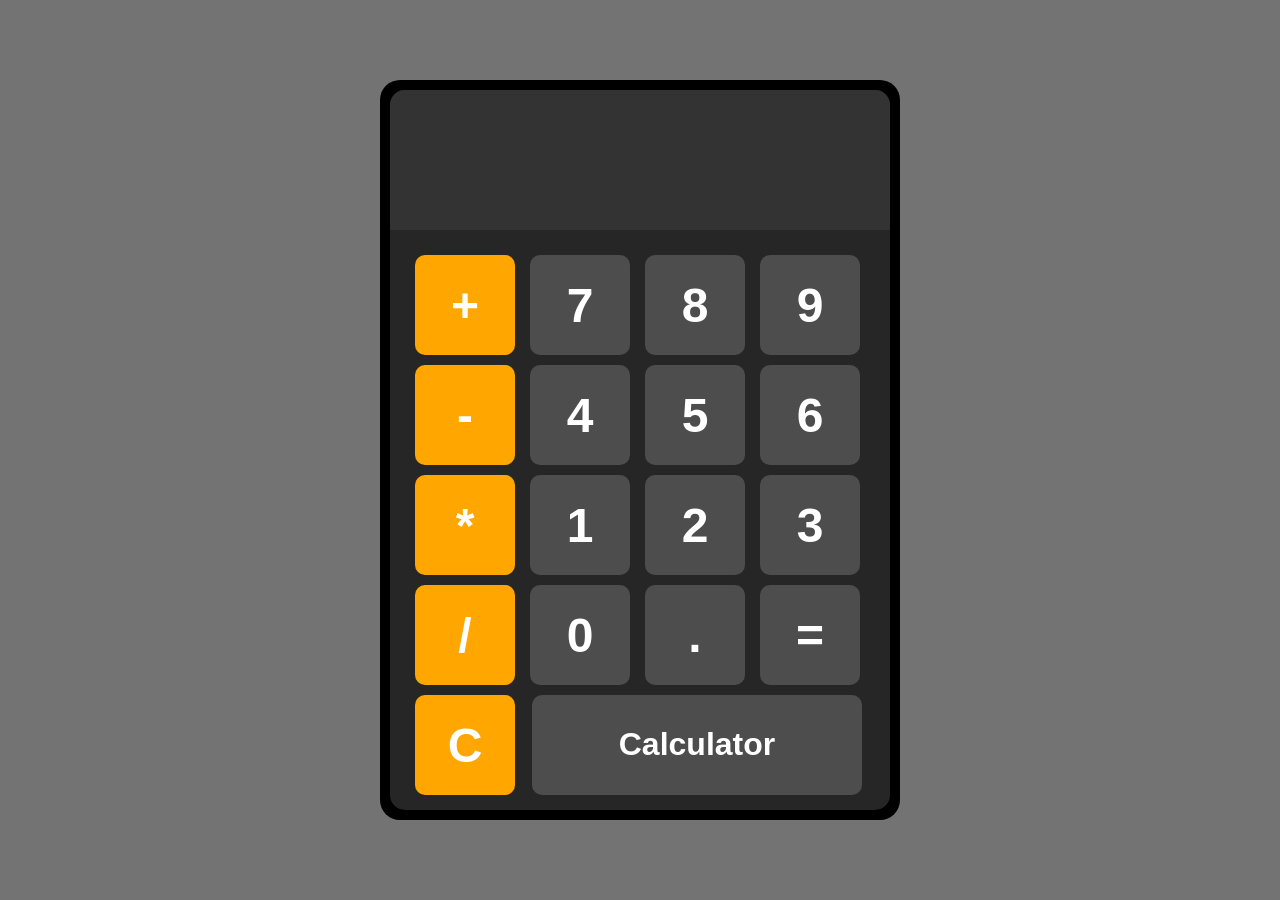
==== Projects/Calculator/calc.html @ 6e013be8 "Calculator Project" ====
<!DOCTYPE html>
<html lang="en">

<head>
    <meta charset="UTF-8">
    <meta name="viewport" content="width=device-width, initial-scale=1.0">
    <title>CALCULATOR</title>
    <link rel="stylesheet" href="../Calculator/assets/css/calcstyle.css">
</head>

<body>
    <div id="calculator-body">
        <div id="calculator">
            <div class="display-outline">
                <input type="text" id="display" readonly>
            </div>
            <div id="keys">
                <button class="function-btn" onclick="showOnDisplay(' + ')"> + </button>
                <button onclick="showOnDisplay('7')"> 7 </button>
                <button onclick="showOnDisplay('8')"> 8 </button>
                <button onclick="showOnDisplay('9')"> 9 </button>
                <button class="function-btn" onclick="showOnDisplay(' - ')"> - </button>
                <button onclick="showOnDisplay('4')"> 4 </button>
                <button onclick="showOnDisplay('5')"> 5 </button>
                <button onclick="showOnDisplay('6')"> 6 </button>
                <button class="function-btn" onclick="showOnDisplay(' * ')"> * </button>
                <button onclick="showOnDisplay('1')"> 1 </button>
                <button onclick="showOnDisplay('2')"> 2 </button>
                <button onclick="showOnDisplay('3')"> 3 </button>
                <button class="function-btn" onclick="showOnDisplay(' / ')"> / </button>
                <button onclick="showOnDisplay('0')"> 0 </button>
                <button onclick="showOnDisplay('.')"> . </button>
                <button onclick="calculate()"> = </button>
                <button class="function-btn" onclick="clearDisplay()" id="clear-btn"> C </button>
            </div>
            <div class="brand" disabled >
                <h1>Calculator</h1>
            </div>
        </div>
    </div>

    <script src="../Calculator/assets/java-script/calcscript.js"></script>
</body>

</html>
---- Projects/Calculator/assets/css/calcstyle.css ----
body {

    margin: 0px;
    background-color: hsl(0, 0%, 45%);
    display: flex;
    justify-content: center;
    align-items: center;
    height: 100vh;

}

/* body  */

#calculator-body {

    background-color: black;
    padding: 10px;
    border-radius: 20px;

}

#calculator {

    font-family: arial, sans-serif;
    background-color: hsl(0, 0%, 15%);
    border-radius: 15px;
    max-width: 500px;
    overflow: hidden;
    height: 720px;

}

/* Display  */

#display {

    width: 100%;
    padding: 20px;
    font-size: 5rem;
    text-align: left;
    color: white;
    background-color: hsl(0, 0%, 20%);
    border: none;
    outline: none;
    height: 100px;

}

#display-outline {

    padding: 7px;


}

/* button  */

button {

    width: 100px;
    height: 100px;
    border-radius: 10%;
    border: none;
    background-color: hsl(0, 0%, 30%);
    color: white;
    font-size: 3rem;
    font-weight: bold;
    cursor: pointer;
}

#keys {

    display: grid;
    grid-template-columns: repeat(4, 1fr);
    gap: 10px;
    padding: 25px;

    
}

.brand {

    text-align: center;
    color: white;
    font-family: 'Segoe UI', Tahoma, Geneva, Verdana, sans-serif;
    position: relative;
    bottom: 125px;
    width: 310px;
    left: 142px;
    border-radius: 10px;
    background-color: hsl(0, 0%, 30%);
    padding: 10px;
    height: 80px;

}

.function-btn {

    background-color: hsl(39, 100%, 50%);

}

button:hover {

    background-color: hsl(0, 0%, 40%);

}

button:active {

    background-color: hsl(0, 0%, 50%);

}

.function-btn:hover {

    background-color: hsl(39, 100%, 65%);

}

.function-btn:active {

    background-color: hsl(39, 100%, 75%);

}
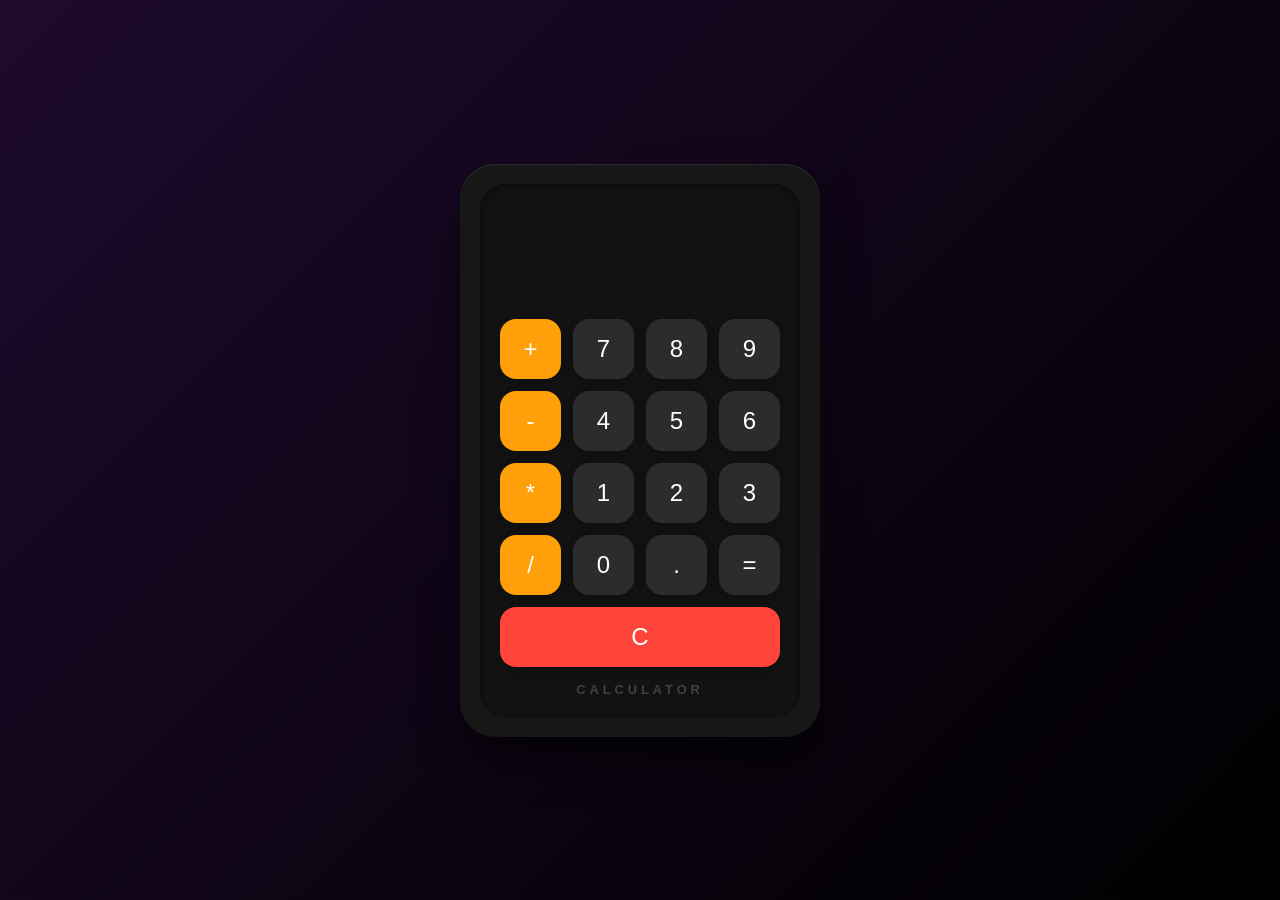
==== commit 1855d7eb: "Calculator UI updated" ====
--- a/Projects/Calculator/calc.html
+++ b/Projects/Calculator/calc.html
@@ -1,45 +1,46 @@
-<!DOCTYPE html>
+<!doctype html>
+
 <html lang="en">
+  <head>
+    <meta charset="UTF-8" />
+    <meta name="viewport" content="width=device-width, initial-scale=1.0" />
+    <title>CALCULATOR</title>
+    <link rel="stylesheet" href="../Calculator/assets/css/calcstyle.css" />
+  </head>
 
-<head>
-    <meta charset="UTF-8">
-    <meta name="viewport" content="width=device-width, initial-scale=1.0">
-    <title>CALCULATOR</title>
-    <link rel="stylesheet" href="../Calculator/assets/css/calcstyle.css">
-</head>
-
-<body>
+  <body>
     <div id="calculator-body">
-        <div id="calculator">
-            <div class="display-outline">
-                <input type="text" id="display" readonly>
-            </div>
-            <div id="keys">
-                <button class="function-btn" onclick="showOnDisplay(' + ')"> + </button>
-                <button onclick="showOnDisplay('7')"> 7 </button>
-                <button onclick="showOnDisplay('8')"> 8 </button>
-                <button onclick="showOnDisplay('9')"> 9 </button>
-                <button class="function-btn" onclick="showOnDisplay(' - ')"> - </button>
-                <button onclick="showOnDisplay('4')"> 4 </button>
-                <button onclick="showOnDisplay('5')"> 5 </button>
-                <button onclick="showOnDisplay('6')"> 6 </button>
-                <button class="function-btn" onclick="showOnDisplay(' * ')"> * </button>
-                <button onclick="showOnDisplay('1')"> 1 </button>
-                <button onclick="showOnDisplay('2')"> 2 </button>
-                <button onclick="showOnDisplay('3')"> 3 </button>
-                <button class="function-btn" onclick="showOnDisplay(' / ')"> / </button>
-                <button onclick="showOnDisplay('0')"> 0 </button>
-                <button onclick="showOnDisplay('.')"> . </button>
-                <button onclick="calculate()"> = </button>
-                <button class="function-btn" onclick="clearDisplay()" id="clear-btn"> C </button>
-            </div>
-            <div class="brand" disabled >
-                <h1>Calculator</h1>
-            </div>
+      <div id="calculator">
+        <div class="display-outline">
+          <input type="text" id="display" readonly />
         </div>
+        <div id="keys">
+          <button class="function-btn" onclick="showOnDisplay(' + ')">+</button>
+          <button onclick="showOnDisplay('7')">7</button>
+          <button onclick="showOnDisplay('8')">8</button>
+          <button onclick="showOnDisplay('9')">9</button>
+          <button class="function-btn" onclick="showOnDisplay(' - ')">-</button>
+          <button onclick="showOnDisplay('4')">4</button>
+          <button onclick="showOnDisplay('5')">5</button>
+          <button onclick="showOnDisplay('6')">6</button>
+          <button class="function-btn" onclick="showOnDisplay(' * ')">*</button>
+          <button onclick="showOnDisplay('1')">1</button>
+          <button onclick="showOnDisplay('2')">2</button>
+          <button onclick="showOnDisplay('3')">3</button>
+          <button class="function-btn" onclick="showOnDisplay(' / ')">/</button>
+          <button onclick="showOnDisplay('0')">0</button>
+          <button onclick="showOnDisplay('.')">.</button>
+          <button onclick="calculate()">=</button>
+          <button class="function-btn" onclick="clearDisplay()" id="clear-btn">
+            C
+          </button>
+        </div>
+        <div class="brand" disabled>
+          <h1>Calculator</h1>
+        </div>
+      </div>
     </div>
 
     <script src="../Calculator/assets/java-script/calcscript.js"></script>
-</body>
-
-</html>+  </body>
+</html>
--- a/Projects/Calculator/assets/css/calcstyle.css
+++ b/Projects/Calculator/assets/css/calcstyle.css
@@ -1,125 +1,120 @@
-body {
-
-    margin: 0px;
-    background-color: hsl(0, 0%, 45%);
-    display: flex;
-    justify-content: center;
-    align-items: center;
-    height: 100vh;
-
+* {
+  box-sizing: border-box;
+  font-family: "Segoe UI", Tahoma, Geneva, Verdana, sans-serif;
 }
 
-/* body  */
+body {
+  margin: 0px;
+  background: linear-gradient(135deg, #1e0a2d, #000000);
+  display: flex;
+  justify-content: center;
+  align-items: center;
+  min-height: 100vh;
+}
 
 #calculator-body {
-
-    background-color: black;
-    padding: 10px;
-    border-radius: 20px;
-
+  background: rgba(25, 25, 25, 0.95);
+  padding: 20px;
+  border-radius: 35px;
+  box-shadow:
+    0 25px 50px -12px rgba(0, 0, 0, 0.8),
+    inset 0 1px 1px rgba(255, 255, 255, 0.1);
+  backdrop-filter: blur(10px);
 }
 
 #calculator {
-
-    font-family: arial, sans-serif;
-    background-color: hsl(0, 0%, 15%);
-    border-radius: 15px;
-    max-width: 500px;
-    overflow: hidden;
-    height: 720px;
-
+  background: #121212;
+  border-radius: 25px;
+  width: 320px;
+  box-shadow: inset 0 2px 5px rgba(0, 0, 0, 0.5);
+  display: flex;
+  flex-direction: column;
 }
 
-/* Display  */
+.display-outline {
+  padding: 30px 20px 10px 20px;
+}
 
 #display {
-
-    width: 100%;
-    padding: 20px;
-    font-size: 5rem;
-    text-align: left;
-    color: white;
-    background-color: hsl(0, 0%, 20%);
-    border: none;
-    outline: none;
-    height: 100px;
-
-}
-
-#display-outline {
-
-    padding: 7px;
-
-
-}
-
-/* button  */
-
-button {
-
-    width: 100px;
-    height: 100px;
-    border-radius: 10%;
-    border: none;
-    background-color: hsl(0, 0%, 30%);
-    color: white;
-    font-size: 3rem;
-    font-weight: bold;
-    cursor: pointer;
+  width: 100%;
+  font-size: 3.5rem;
+  text-align: right;
+  color: #ffffff;
+  background: transparent;
+  border: none;
+  outline: none;
+  height: 80px;
+  font-weight: 300;
 }
 
 #keys {
+  display: grid;
+  grid-template-columns: repeat(4, 1fr);
+  gap: 12px;
+  padding: 15px 20px;
+}
 
-    display: grid;
-    grid-template-columns: repeat(4, 1fr);
-    gap: 10px;
-    padding: 25px;
+button {
+  width: 100%;
+  height: 60px;
+  border-radius: 16px;
+  border: none;
+  background: #2c2c2e;
+  color: #ffffff;
+  font-size: 1.5rem;
+  font-weight: 500;
+  cursor: pointer;
+  transition: all 0.15s ease;
+  box-shadow: 0 4px 10px rgba(0, 0, 0, 0.2);
+}
 
-    
+button:hover {
+  background: #3a3a3c;
+  transform: translateY(-2px);
+}
+
+button:active {
+  background: #1c1c1e;
+  transform: translateY(1px);
+  box-shadow: 0 2px 5px rgba(0, 0, 0, 0.2);
+}
+
+.function-btn {
+  background: #ff9f0a;
+  color: #ffffff;
+}
+
+.function-btn:hover {
+  background: #ffb340;
+}
+
+.function-btn:active {
+  background: #cc7f08;
+}
+
+#clear-btn {
+  grid-column: span 4;
+  background: #ff453a;
+}
+
+#clear-btn:hover {
+  background: #ff6961;
+}
+
+#clear-btn:active {
+  background: #d73a31;
 }
 
 .brand {
-
-    text-align: center;
-    color: white;
-    font-family: 'Segoe UI', Tahoma, Geneva, Verdana, sans-serif;
-    position: relative;
-    bottom: 125px;
-    width: 310px;
-    left: 142px;
-    border-radius: 10px;
-    background-color: hsl(0, 0%, 30%);
-    padding: 10px;
-    height: 80px;
-
+  text-align: center;
+  color: rgba(255, 255, 255, 0.2);
+  padding: 0 0 20px 0;
 }
 
-.function-btn {
-
-    background-color: hsl(39, 100%, 50%);
-
+.brand h1 {
+  font-size: 0.8rem;
+  text-transform: uppercase;
+  letter-spacing: 4px;
+  margin: 0;
+  font-weight: 600;
 }
-
-button:hover {
-
-    background-color: hsl(0, 0%, 40%);
-
-}
-
-button:active {
-
-    background-color: hsl(0, 0%, 50%);
-
-}
-
-.function-btn:hover {
-
-    background-color: hsl(39, 100%, 65%);
-
-}
-
-.function-btn:active {
-
-    background-color: hsl(39, 100%, 75%);
-
-}
